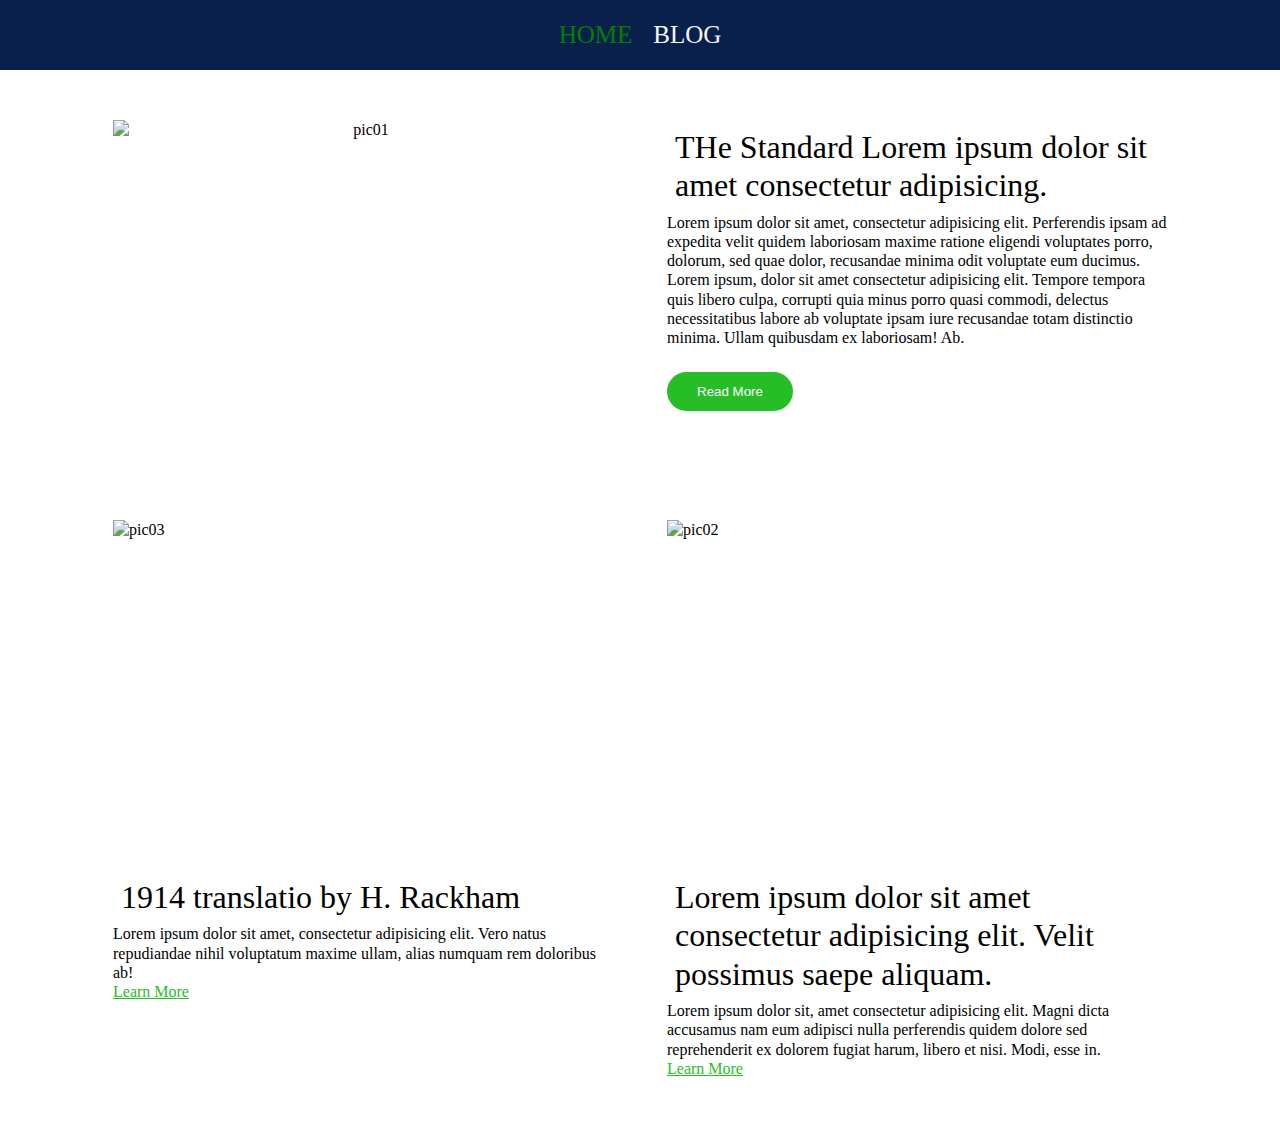
==== blog.html @ d4ad57de "html&css-checkpoint1" ====
<!DOCTYPE html>
<html lang="en">
<head>
    <meta charset="UTF-8">
    <meta http-equiv="X-UA-Compatible" content="IE=edge">
    <meta name="viewport" content="width=device-width, initial-scale=1.0">
    <title>BLOG</title>
    <link rel="stylesheet" href="./stylesheet/style.css">
</head>
<body class="body-2" >
    <header>
        <a class="home" href="./index.html">HOME</a>
        <a class="blog" href="./blog.html">BLOG</a>
    </header>
    <main>
        <article class="article1">
            <div class="hero-1">
                <img src="/home/vijay/Desktop/Altcampus/checkpoint-html&css/AC-STYLE-checkpoint-1/assests/media/pic01.png" width="500px" height="350px" alt="pic01">
            <div class="hero-2">
                <h4>THe Standard Lorem ipsum dolor sit amet consectetur adipisicing.</h4>
                    <p class="p1"> 
                        Lorem ipsum dolor sit amet, consectetur adipisicing elit. Perferendis ipsam ad expedita velit  quidem laboriosam maxime ratione eligendi voluptates porro, dolorum, sed quae dolor, recusandae minima odit voluptate eum ducimus.
                        Lorem ipsum, dolor sit amet consectetur adipisicing elit. Tempore tempora quis libero culpa, corrupti quia minus porro quasi commodi, delectus necessitatibus labore ab voluptate ipsam iure recusandae totam distinctio minima. Ullam quibusdam ex laboriosam! Ab.
                    </p>
                <button>Read More</button>
            </div>
            </div>
        </article>
    
        <article class="article2">
        <div class="hero-b">
            <img src="/home/vijay/Desktop/Altcampus/checkpoint-html&css/AC-STYLE-checkpoint-1/assests/media/pic03.png" alt="pic03">
                <h4>1914 translatio by H. Rackham </h4>
                    <p>
                        Lorem ipsum dolor sit amet, consectetur adipisicing elit. Vero natus repudiandae nihil voluptatum maxime ullam, alias numquam rem doloribus ab!
                    </p>
                <a href="#">Learn More</a>
        </div>

        <div class="hero-c">
            <img src="/home/vijay/Desktop/Altcampus/checkpoint-html&css/AC-STYLE-checkpoint-1/assests/media/pic02.png" alt="pic02">
                <h4>Lorem ipsum dolor sit amet consectetur adipisicing elit. Velit possimus saepe aliquam.</h4>
                    <p>
                        Lorem ipsum dolor sit, amet consectetur adipisicing elit. Magni dicta accusamus nam eum adipisci nulla perferendis quidem dolore sed reprehenderit ex dolorem fugiat harum, libero et nisi. Modi, esse in.
                    </p>
                <a href="#">Learn More</a>
        </div>
        </article>
    </main>
</body>
</html>
---- stylesheet/style.css ----
/* http://meyerweb.com/eric/tools/css/reset/ 
   v2.0 | 20110126
   License: none (public domain)
*/

html, body, div, span, applet, object, iframe,
h1, h2, h3, h4, h5, h6, p, blockquote, pre,
a, abbr, acronym, address, big, cite, code,
del, dfn, em, img, ins, kbd, q, s, samp,
small, strike, strong, sub, sup, tt, var,
b, u, i, center,
dl, dt, dd, ol, ul, li,
fieldset, form, label, legend,
table, caption, tbody, tfoot, thead, tr, th, td,
article, aside, canvas, details, embed, 
figure, figcaption, footer, header, hgroup, 
menu, nav, output, ruby, section, summary,
time, mark, audio, video {
	margin: 0;
	padding: 0;
	border: 0;
	font-size: 100%;
	font: inherit;
	vertical-align: baseline;
}
/* HTML5 display-role reset for older browsers */
article, aside, details, figcaption, figure, 
footer, header, hgroup, menu, nav, section {
	display: block;
}
body {
	line-height: 1;
}
ol, ul {
	list-style: none;
}
blockquote, q {
	quotes: none;
}
blockquote:before, blockquote:after,
q:before, q:after {
	content: '';
	content: none;
}
table {
	border-collapse: collapse;
	border-spacing: 0;
}
/* this is custom css */


body{
    text-align: center;
    line-height: 20px;
}
.home{
    font-size: 25px;
    margin: 0 8px;
    text-decoration: none;
    color: green;
}
.blog{
    margin: 0 8px;
    font-size: 25px;
    color: whitesmoke;
    text-decoration: none;
}
header{
    background-color:#0A204C;
    padding: 20px;
    font-size: 20px;
}
h1{
    font-size: 36px;
    margin: 40px;
    line-height: 30px;
}
h2{
    font-size: 30px;
    margin: 50px;
}
.shadow{
    width: 150px;
    height: 150px;
    background-color:#99D8CA;
    outline: 5px black solid;
    border: 10px #5873E2 solid;
    box-shadow:0 0 0 20px #8BEDA9 ;
    border-radius: 1px;
    display: inline-table;
    margin-bottom: 40px;
}
.honda-a{
    vertical-align: middle;
    height: 20px;
    width: 20px;
    border-radius: 50%;
    background-color: #99D8CA;
    display: inline-block;
}
.dot{
    margin: 15px;
    vertical-align: middle;
    display: inline-block;
}
hr{
    width: 750px;
    border-top:3px dotted;
    height:1px;
    color: rgb(170, 170, 170);
    margin: 40px auto;
}
.big-container-1{
    width: 660px;
    border: 2px black solid;
    display: inline-flex;
}
.big-container-2{
    width: 660px;
    border: 2px black solid;
    display: inline-flex;
    margin-bottom: 50px;
}
.small-box{
    width: 200px;
    height: 180px;
    background-color:#DAE0FA;
    margin: 10px;       
}
.small-border{
    width: 200px;
    height: 180px;
    background-color:#DAE0FA;
    margin: 10px;
    border: 2px black solid;
}
.honda-b{
    height: 20px;
    vertical-align: middle;
    width: 20px;
    border-radius: 50%;
    background-color: black;
    display: inline-block;
}
.honda-c{
    height: 20px;
    width: 20px;
    vertical-align: middle;
    border-radius: 50%;
    background-color: #8BEDA9;
    display: inline-block;
}
.honda-d{
    height: 20px;
    width: 20px;
    border-radius: 50%;
    vertical-align: middle;
    background-color:#5873E2 ;
    display: inline-block;
}

/* blog css */
body{
    line-height: 1.2;
    font-size: 16px;
    margin-bottom: 60px;
}
.article1{
    width: 1200px;
    height: 400px;
    display: inline;
}
img{
    width: 500px;
    height: 350px;
    display: inline-block;
}
.hero-1{
    margin: 50px 0;
}
.hero-2{
    display: inline-block;
    width: 500px;
    height: 350px;
    vertical-align: top;
    margin-left: 50px;
    text-align: left;
}
h4{
    font-size: 32px;
    text-align: left;
    padding: 8px;
}
.p1{
    text-align: left;
}
button{
    margin: 25px 0;
    border-radius: 40px;
    background-color: rgb(39, 189, 39);
    padding: 12px 30px;
    color: white;
    border-width:0px;
    
}
.article2{
    width: 1200px;
    height: 400px;
    display: inline;
    text-align: start;
}
.hero-b{
    display: inline-block;
    width: 500px;
    height: auto;
    vertical-align: top;
    margin-right: 25px;
}
.hero-c{
    display: inline-block;
    width: 500px;
    height: auto;
    vertical-align: top;
    margin-left: 25px;
}
a{
    color:rgb(39, 189, 39);
}
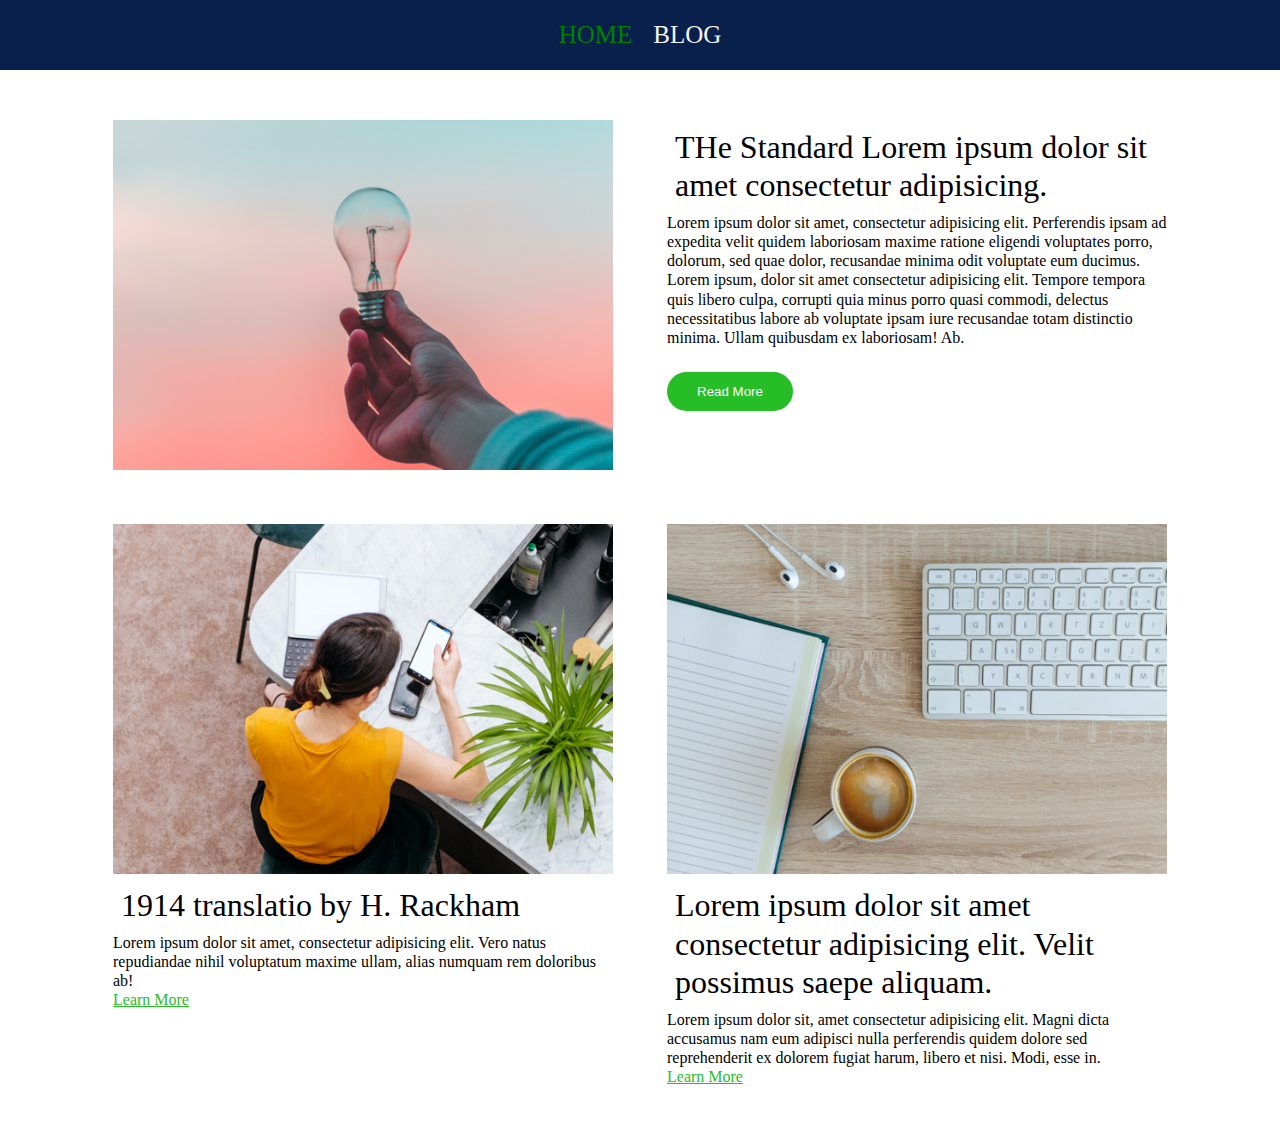
==== commit 396d163d: "checkpoint1" ====
--- a/blog.html
+++ b/blog.html
@@ -15,7 +15,7 @@
     <main>
         <article class="article1">
             <div class="hero-1">
-                <img src="/home/vijay/Desktop/Altcampus/checkpoint-html&css/AC-STYLE-checkpoint-1/assests/media/pic01.png" width="500px" height="350px" alt="pic01">
+                <img src="./media/pic01.png" width="500px" height="350px" alt="pic01">
             <div class="hero-2">
                 <h4>THe Standard Lorem ipsum dolor sit amet consectetur adipisicing.</h4>
                     <p class="p1"> 
@@ -29,7 +29,7 @@
     
         <article class="article2">
         <div class="hero-b">
-            <img src="/home/vijay/Desktop/Altcampus/checkpoint-html&css/AC-STYLE-checkpoint-1/assests/media/pic03.png" alt="pic03">
+            <img src="./media/pic03.png" alt="pic03">
                 <h4>1914 translatio by H. Rackham </h4>
                     <p>
                         Lorem ipsum dolor sit amet, consectetur adipisicing elit. Vero natus repudiandae nihil voluptatum maxime ullam, alias numquam rem doloribus ab!
@@ -38,7 +38,7 @@
         </div>
 
         <div class="hero-c">
-            <img src="/home/vijay/Desktop/Altcampus/checkpoint-html&css/AC-STYLE-checkpoint-1/assests/media/pic02.png" alt="pic02">
+            <img src="./media/pic02.png" alt="pic02">
                 <h4>Lorem ipsum dolor sit amet consectetur adipisicing elit. Velit possimus saepe aliquam.</h4>
                     <p>
                         Lorem ipsum dolor sit, amet consectetur adipisicing elit. Magni dicta accusamus nam eum adipisci nulla perferendis quidem dolore sed reprehenderit ex dolorem fugiat harum, libero et nisi. Modi, esse in.
